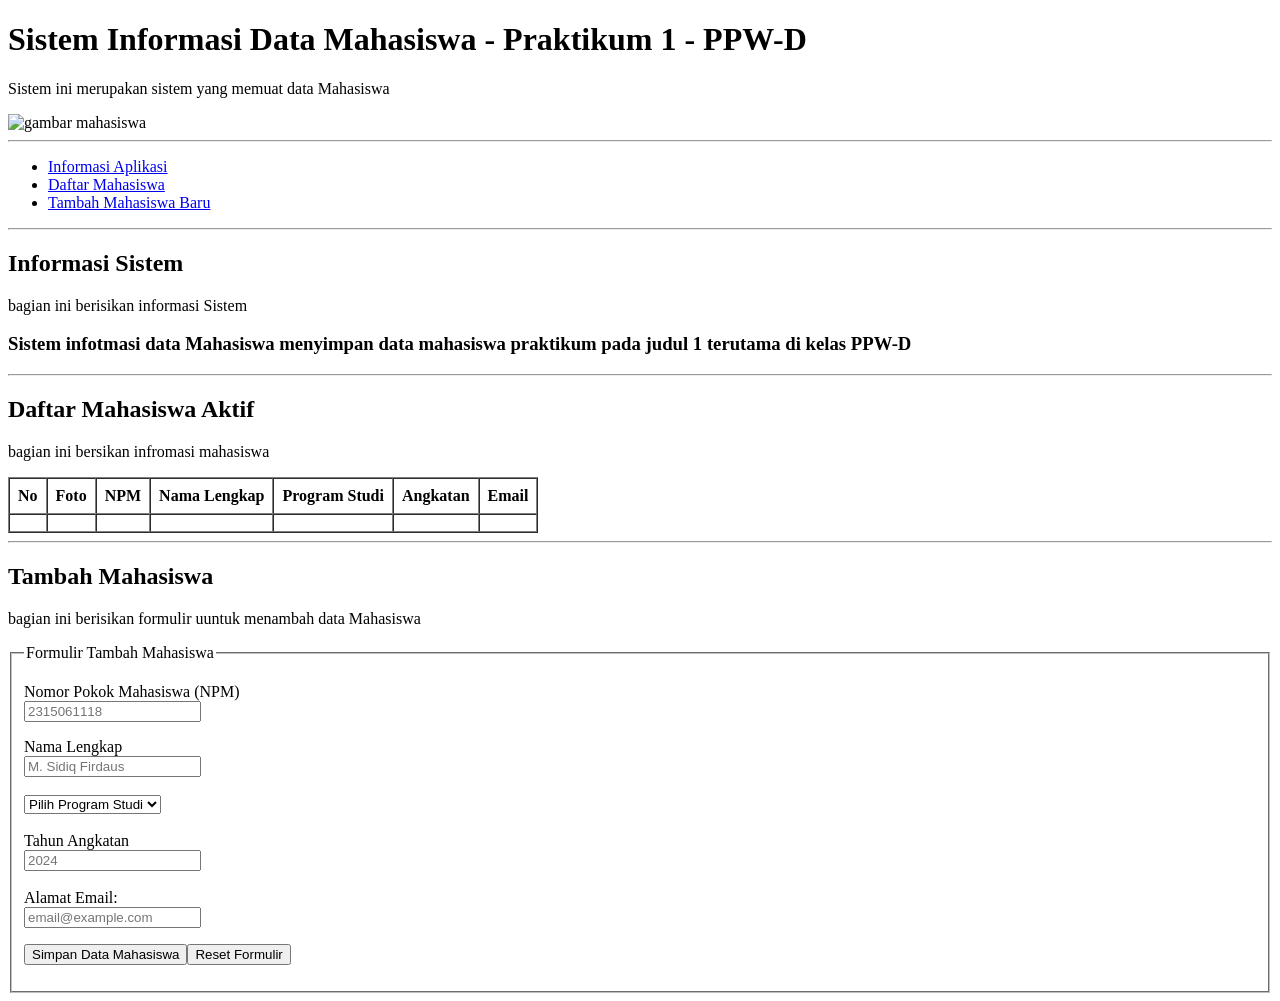
==== index.html @ 44544c55 "first commit" ====
<!doctype html>
<html lang="en">
  <head>
    <meta charset="UTF-8" />
    <meta name="viewport" content="width=device-width, initial-scale=1.0" />
    <title>Document</title>
  </head>
  <body>
    <header>
      <h1>Sistem Informasi Data Mahasiswa - Praktikum 1 - PPW-D</h1>
      <p>Sistem ini merupakan sistem yang memuat data Mahasiswa</p>
      <img
        src="https://media.istockphoto.com/id/1409722748/id/foto/siswa-mengangkat-tangan-saat-guru-mengajukan-pertanyaan-kepada-mereka-di-kelas.jpg?s=612x612&w=0&k=20&c=NG9G_ZFInCt3CrYqhQ-GQ4PU621IxCukk80_qFIzftY="
        alt="gambar mahasiswa"
        height="120"
        width="202"
      />
    </header>
    <hr />
    <nav>
      <ul>
        <li>
          <a href="#informasi">Informasi Aplikasi</a>
        </li>
        <li>
          <a href="#daftar-mahasiswa">Daftar Mahasiswa</a>
        </li>
        <li>
          <a href="#form-tambah">Tambah Mahasiswa Baru</a>
        </li>
      </ul>
    </nav>
    <hr />
    <main>
      <section id="Informasi">
        <h2>Informasi Sistem</h2>
        <p>bagian ini berisikan informasi Sistem</p>
        <article>
          <h3>
            Sistem infotmasi data Mahasiswa menyimpan data mahasiswa praktikum
            pada judul 1 terutama di kelas PPW-D
          </h3>
        </article>
      </section>
      <hr />
      <section id="daftar-mahasiswa">
        <h2>Daftar Mahasiswa Aktif</h2>
        <p>bagian ini bersikan infromasi mahasiswa</p>
        <table border="1" cellpadding="8" cellspacing="0">
          <thead>
            <tr>
              <th>No</th>
              <th>Foto</th>
              <th>NPM</th>
              <th>Nama Lengkap</th>
              <th>Program Studi</th>
              <th>Angkatan</th>
              <th>Email</th>
            </tr>
          </thead>
          <tbody>
            <tr>
              <td></td>
              <td></td>
              <td></td>
              <td></td>
              <td></td>
              <td></td>
              <td></td>
            </tr>
          </tbody>
        </table>
      </section>
      <hr />
      <section id="form-tambah">
        <h2>Tambah Mahasiswa</h2>
        <p>bagian ini berisikan formulir uuntuk menambah data Mahasiswa</p>
        <form action="#" method="POST">
          <fieldset>
            <legend>Formulir Tambah Mahasiswa</legend>
            <p>
              <label for="npm">Nomor Pokok Mahasiswa (NPM)</label>
              <br />
              <input
                type="text"
                id="npm"
                name="npm"
                placeholder="2315061118"
                required
                pattern="[0-9]{8,12}"
                title="NPM harus berupa angka 8-12 digit"
              />
              <br />
              <small></small>
            </p>
            <p>
              <label for="nama">Nama Lengkap</label>
              <br />
              <input
                type="text"
                id="nama"
                name="nama"
                placeholder="M. Sidiq Firdaus"
                required
                minlength="3"
                maxlength="100"
              />
              <br />
              <small></small>
              <label for=program_studi></label><br>
              <select id="program_studi" name="program_studi" required>
                <option value="" >Pilih Program Studi</option>
                 <option value="Teknik Informatika" > Teknik Informatika.</option>
                
              </select>
               <br />
              <small></small>
              <br />
 <label for="Angkatan">Tahun Angkatan</label>
              <br />
              <input
                type="number"
                id="angkatan"
                name="angkatan"
                placeholder="2024"
                required
                minlength="2018"
                maxlength="2026"
              />
              <br />
              <small></small>
              <br />
              <label for="Email">Alamat Email:</label>
              <br />
              <input
                type="email"
                id="email"
                name="email"
                placeholder="email@example.com"
                required
              />
              <br />
              <small></small>
            </p>
            <p></p>
            <p></p>
            <p></p>
            <p>
              <button type="submit">Simpan Data Mahasiswa</button
              ><button type="reset">Reset Formulir</button>
            </p>
          </fieldset>
        </form>
      </section>
    </main>
  </body>
</html>
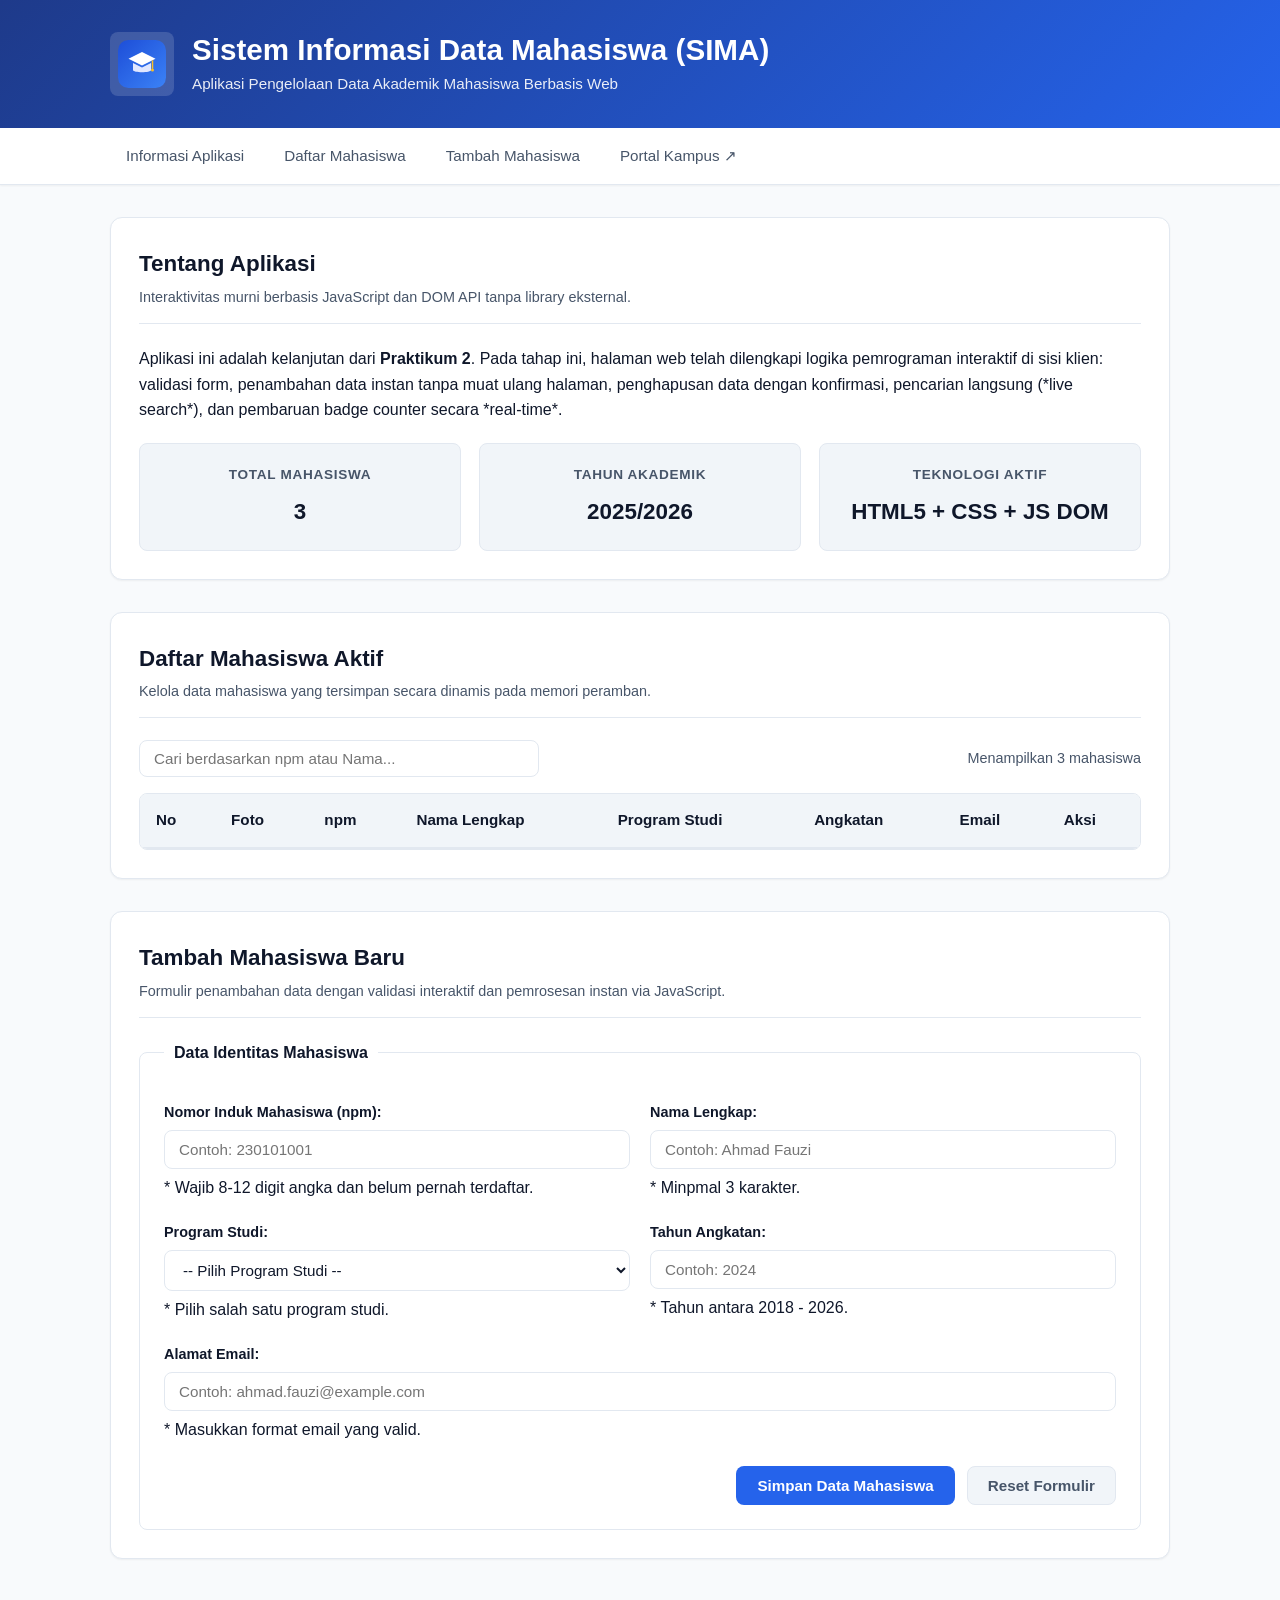
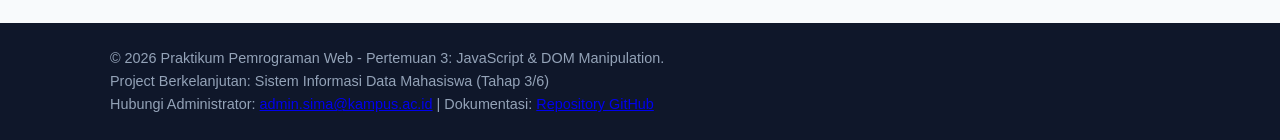
==== commit f5c47e87: "hapus file sebelumnya" ====
--- a/index.html
+++ b/index.html
@@ -1,157 +1,212 @@
-<!doctype html>
-<html lang="en">
-  <head>
-    <meta charset="UTF-8" />
-    <meta name="viewport" content="width=device-width, initial-scale=1.0" />
-    <title>Document</title>
-  </head>
-  <body>
-    <header>
-      <h1>Sistem Informasi Data Mahasiswa - Praktikum 1 - PPW-D</h1>
-      <p>Sistem ini merupakan sistem yang memuat data Mahasiswa</p>
-      <img
-        src="https://media.istockphoto.com/id/1409722748/id/foto/siswa-mengangkat-tangan-saat-guru-mengajukan-pertanyaan-kepada-mereka-di-kelas.jpg?s=612x612&w=0&k=20&c=NG9G_ZFInCt3CrYqhQ-GQ4PU621IxCukk80_qFIzftY="
-        alt="gambar mahasiswa"
-        height="120"
-        width="202"
-      />
+<!DOCTYPE html>
+<html lang="id">
+<head>
+    <meta charset="UTF-8">
+    <meta name="viewport" content="width=device-width, initial-scale=1.0">
+    <title>Sistem Informasi Data Mahasiswa - Praktikum 3</title>
+    <link rel="stylesheet" href="style.css">
+</head>
+<body>
+
+    <!-- 1. Header Aplikasi -->
+    <header class="site-header">
+        <div class="container header-brand">
+            <a href="index.html" class="brand-logo" title="Beranda SIMA">
+                <img src="img/logo-sima.svg" alt="Logo Resmi SIMA Kampus" width="48" height="48">
+            </a>
+            <div>
+                <h1>Sistem Informasi Data Mahasiswa (SIMA)</h1>
+                <p>Aplikasi Pengelolaan Data Akademik Mahasiswa Berbasis Web</p>
+            </div>
+        </div>
     </header>
-    <hr />
-    <nav>
-      <ul>
-        <li>
-          <a href="#informasi">Informasi Aplikasi</a>
-        </li>
-        <li>
-          <a href="#daftar-mahasiswa">Daftar Mahasiswa</a>
-        </li>
-        <li>
-          <a href="#form-tambah">Tambah Mahasiswa Baru</a>
-        </li>
-      </ul>
+
+    <!-- 2. Navigation Bar Sticky -->
+    <nav class="site-nav">
+        <div class="container">
+            <ul>
+                <li><a href="#informasi">Informasi Aplikasi</a></li>
+                <li><a href="#daftar-mahasiswa">Daftar Mahasiswa</a></li>
+                <li><a href="#form-tambah">Tambah Mahasiswa</a></li>
+                <li><a href="https://kampus.ac.id" target="_blank" rel="noopener noreferrer">Portal Kampus &UpperRightArrow;</a></li>
+            </ul>
+        </div>
     </nav>
-    <hr />
+
+    <!-- Konten Utama Halaman -->
     <main>
-      <section id="Informasi">
-        <h2>Informasi Sistem</h2>
-        <p>bagian ini berisikan informasi Sistem</p>
-        <article>
-          <h3>
-            Sistem infotmasi data Mahasiswa menyimpan data mahasiswa praktikum
-            pada judul 1 terutama di kelas PPW-D
-          </h3>
-        </article>
-      </section>
-      <hr />
-      <section id="daftar-mahasiswa">
-        <h2>Daftar Mahasiswa Aktif</h2>
-        <p>bagian ini bersikan infromasi mahasiswa</p>
-        <table border="1" cellpadding="8" cellspacing="0">
-          <thead>
-            <tr>
-              <th>No</th>
-              <th>Foto</th>
-              <th>NPM</th>
-              <th>Nama Lengkap</th>
-              <th>Program Studi</th>
-              <th>Angkatan</th>
-              <th>Email</th>
-            </tr>
-          </thead>
-          <tbody>
-            <tr>
-              <td></td>
-              <td></td>
-              <td></td>
-              <td></td>
-              <td></td>
-              <td></td>
-              <td></td>
-            </tr>
-          </tbody>
-        </table>
-      </section>
-      <hr />
-      <section id="form-tambah">
-        <h2>Tambah Mahasiswa</h2>
-        <p>bagian ini berisikan formulir uuntuk menambah data Mahasiswa</p>
-        <form action="#" method="POST">
-          <fieldset>
-            <legend>Formulir Tambah Mahasiswa</legend>
+        <div class="container">
+
+            <!-- Kotak Notifikasi Alert Dinamis (dikontrol oleh JS) -->
+            <div id="alert-box" class="alert-box" role="alert"></div>
+
+            <!-- 3. Section Informasi Aplikasi -->
+            <section id="informasi" class="content-section">
+                <div class="section-header">
+                    <h2>Tentang Aplikasi</h2>
+                    <p>Interaktivitas murni berbasis JavaScript dan DOM API tanpa library eksternal.</p>
+                </div>
+                <p>
+                    Aplikasi ini adalah kelanjutan dari <strong>Praktikum 2</strong>. Pada tahap ini, 
+                    halaman web telah dilengkapi logika pemrograman interaktif di sisi klien: validasi form, 
+                    penambahan data instan tanpa muat ulang halaman, penghapusan data dengan konfirmasi, 
+                    pencarian langsung (*live search*), dan pembaruan badge counter secara *real-time*.
+                </p>
+
+                <div class="info-grid">
+                    <article class="info-card">
+                        <h3>Total Mahasiswa</h3>
+                        <p id="total-mahasiswa-badge" class="counter-highlight">3</p>
+                    </article>
+                    <article class="info-card">
+                        <h3>Tahun Akademik</h3>
+                        <p>2025/2026</p>
+                    </article>
+                    <article class="info-card">
+                        <h3>Teknologi Aktif</h3>
+                        <p>HTML5 + CSS + JS DOM</p>
+                    </article>
+                </div>
+            </section>
+
+            <!-- 4. Section Daftar Mahasiswa, Toolbar Pencarian & 5. Tabel Data -->
+            <section id="daftar-mahasiswa" class="content-section">
+                <div class="section-header">
+                    <h2>Daftar Mahasiswa Aktif</h2>
+                    <p>Kelola data mahasiswa yang tersimpan secara dinamis pada memori peramban.</p>
+                </div>
+
+                <!-- Toolbar Pencarian dan Ringkasan Jumlah -->
+                <div class="table-toolbar">
+                    <div class="search-box">
+                        <input 
+                            type="search" 
+                            id="input-search" 
+                            class="search-input" 
+                            placeholder="Cari berdasarkan npm atau Nama...">
+                    </div>
+                    <div id="total-mahasiswa-info" class="status-summary">
+                        Menampilkan 3 mahasiswa
+                    </div>
+                </div>
+
+                <!-- Tabel Data Responsif -->
+                <div class="table-responsive">
+                    <table class="data-table">
+                        <thead>
+                            <tr>
+                                <th>No</th>
+                                <th>Foto</th>
+                                <th>npm</th>
+                                <th>Nama Lengkap</th>
+                                <th>Program Studi</th>
+                                <th>Angkatan</th>
+                                <th>Email</th>
+                                <th>Aksi</th>
+                            </tr>
+                        </thead>
+                        <tbody id="tabel-body-mahasiswa">
+                            <!-- Baris tabel akan di-generate secara dinamis oleh app.js -->
+                        </tbody>
+                    </table>
+                </div>
+            </section>
+
+            <!-- 6. Section Form Tambah Mahasiswa dengan Validasi JS -->
+            <section id="form-tambah" class="content-section">
+                <div class="section-header">
+                    <h2>Tambah Mahasiswa Baru</h2>
+                    <p>Formulir penambahan data dengan validasi interaktif dan pemrosesan instan via JavaScript.</p>
+                </div>
+
+                <form id="form-tambah-mahasiswa" class="app-form" novalidate>
+                    <fieldset>
+                        <legend>Data Identitas Mahasiswa</legend>
+
+                        <div class="form-grid">
+                            <div class="form-group">
+                                <label for="npm" class="form-label">Nomor Induk Mahasiswa (npm):</label>
+                                <input 
+                                    type="text" 
+                                    id="npm" 
+                                    name="npm" 
+                                    class="form-input" 
+                                    placeholder="Contoh: 230101001">
+                                <span class="form-help">* Wajib 8-12 digit angka dan belum pernah terdaftar.</span>
+                            </div>
+
+                            <div class="form-group">
+                                <label for="nama" class="form-label">Nama Lengkap:</label>
+                                <input 
+                                    type="text" 
+                                    id="nama" 
+                                    name="nama" 
+                                    class="form-input" 
+                                    placeholder="Contoh: Ahmad Fauzi">
+                                <span class="form-help">* Minpmal 3 karakter.</span>
+                            </div>
+
+                            <div class="form-group">
+                                <label for="program_studi" class="form-label">Program Studi:</label>
+                                <select id="program_studi" name="program_studi" class="form-select">
+                                    <option value="">-- Pilih Program Studi --</option>
+                                    <option value="Teknik Informatika">Teknik Informatika</option>
+                                    <option value="Sistem Informasi">Sistem Informasi</option>
+                                    <option value="Teknologi Informasi">Teknologi Informasi</option>
+                                    <option value="Rekayasa Perangkat Lunak">Rekayasa Perangkat Lunak</option>
+                                </select>
+                                <span class="form-help">* Pilih salah satu program studi.</span>
+                            </div>
+
+                            <div class="form-group">
+                                <label for="angkatan" class="form-label">Tahun Angkatan:</label>
+                                <input 
+                                    type="number" 
+                                    id="angkatan" 
+                                    name="angkatan" 
+                                    class="form-input" 
+                                    placeholder="Contoh: 2024">
+                                <span class="form-help">* Tahun antara 2018 - 2026.</span>
+                            </div>
+
+                            <div class="form-group full-width">
+                                <label for="email" class="form-label">Alamat Email:</label>
+                                <input 
+                                    type="email" 
+                                    id="email" 
+                                    name="email" 
+                                    class="form-input" 
+                                    placeholder="Contoh: ahmad.fauzi@example.com">
+                                <span class="form-help">* Masukkan format email yang valid.</span>
+                            </div>
+                        </div>
+
+                        <div class="form-actions">
+                            <button type="submit" class="btn btn-primary">Simpan Data Mahasiswa</button>
+                            <button type="reset" class="btn btn-secondary">Reset Formulir</button>
+                        </div>
+                    </fieldset>
+                </form>
+            </section>
+
+        </div>
+    </main>
+
+    <!-- 7. Footer -->
+    <footer class="site-footer">
+        <div class="container">
+            <p>&copy; 2026 Praktikum Pemrograman Web - Pertemuan 3: JavaScript & DOM Manipulation.</p>
+            <p>Project Berkelanjutan: Sistem Informasi Data Mahasiswa (Tahap 3/6)</p>
             <p>
-              <label for="npm">Nomor Pokok Mahasiswa (NPM)</label>
-              <br />
-              <input
-                type="text"
-                id="npm"
-                name="npm"
-                placeholder="2315061118"
-                required
-                pattern="[0-9]{8,12}"
-                title="NPM harus berupa angka 8-12 digit"
-              />
-              <br />
-              <small></small>
+                Hubungi Administrator: <a href="mailto:admin.sima@kampus.ac.id">admin.sima@kampus.ac.id</a> | 
+                Dokumentasi: <a href="https://github.com" target="_blank" rel="noopener noreferrer">Repository GitHub</a>
             </p>
-            <p>
-              <label for="nama">Nama Lengkap</label>
-              <br />
-              <input
-                type="text"
-                id="nama"
-                name="nama"
-                placeholder="M. Sidiq Firdaus"
-                required
-                minlength="3"
-                maxlength="100"
-              />
-              <br />
-              <small></small>
-              <label for=program_studi></label><br>
-              <select id="program_studi" name="program_studi" required>
-                <option value="" >Pilih Program Studi</option>
-                 <option value="Teknik Informatika" > Teknik Informatika.</option>
-                
-              </select>
-               <br />
-              <small></small>
-              <br />
- <label for="Angkatan">Tahun Angkatan</label>
-              <br />
-              <input
-                type="number"
-                id="angkatan"
-                name="angkatan"
-                placeholder="2024"
-                required
-                minlength="2018"
-                maxlength="2026"
-              />
-              <br />
-              <small></small>
-              <br />
-              <label for="Email">Alamat Email:</label>
-              <br />
-              <input
-                type="email"
-                id="email"
-                name="email"
-                placeholder="email@example.com"
-                required
-              />
-              <br />
-              <small></small>
-            </p>
-            <p></p>
-            <p></p>
-            <p></p>
-            <p>
-              <button type="submit">Simpan Data Mahasiswa</button
-              ><button type="reset">Reset Formulir</button>
-            </p>
-          </fieldset>
-        </form>
-      </section>
-    </main>
-  </body>
-</html>+        </div>
+    </footer>
+
+    <!-- Tambahkan Script JavaScript Eksternal -->
+    <script src="app.js"></script>
+</body>
+</html>
+
+
--- a/style.css
+++ b/style.css
@@ -0,0 +1,518 @@
+/* ==========================================================================
+   Praktikum 3: Implementasi Interaktivitas Web Menggunakan JavaScript dan DOM
+   Project: Sistem Informasi Data Mahasiswa (SIMA)
+   Mewarisi & Memperluas Praktikum 2 (Native CSS)
+   ========================================================================== */
+
+/* 1. CSS Variables */
+:root {
+    --primary-color: #2563eb;
+    --primary-hover: #1d4ed8;
+    --primary-light: #eff6ff;
+    --secondary-color: #64748b;
+    --secondary-hover: #475569;
+    --success-color: #10b981;
+    --success-light: #ecfdf5;
+    --danger-color: #ef4444;
+    --danger-hover: #dc2626;
+    --danger-light: #fef2f2;
+    --warning-color: #f59e0b;
+    
+    --bg-page: #f8fafc;
+    --bg-surface: #ffffff;
+    --bg-surface-alt: #f1f5f9;
+    
+    --text-primary: #0f172a;
+    --text-secondary: #475569;
+    --text-muted: #94a3b8;
+    --text-inverse: #ffffff;
+    
+    --border-color: #e2e8f0;
+    --border-radius-sm: 4px;
+    --border-radius-md: 8px;
+    --border-radius-lg: 12px;
+    
+    --shadow-sm: 0 1px 2px 0 rgba(0, 0, 0, 0.05);
+    --shadow-md: 0 4px 6px -1px rgba(0, 0, 0, 0.1), 0 2px 4px -2px rgba(0, 0, 0, 0.1);
+    
+    --font-main: -apple-system, BlinkMacSystemFont, "Segoe UI", Roboto, Oxygen, Ubuntu, Cantarell, "Helvetica Neue", sans-serif;
+    --line-height-normal: 1.6;
+}
+
+/* 2. Reset & Base Styles */
+*, *::before, *::after {
+    box-sizing: border-box;
+    margin: 0;
+    padding: 0;
+}
+
+html {
+    scroll-behavior: smooth;
+}
+
+body {
+    font-family: var(--font-main);
+    line-height: var(--line-height-normal);
+    color: var(--text-primary);
+    background-color: var(--bg-page);
+    min-height: 100vh;
+    display: flex;
+    flex-direction: column;
+}
+
+.container {
+    width: 100%;
+    max-width: 1100px;
+    margin-left: auto;
+    margin-right: auto;
+    padding-left: 20px;
+    padding-right: 20px;
+}
+
+/* 3. Header */
+.site-header {
+    background: linear-gradient(135deg, #1e3a8a 0%, #2563eb 100%);
+    color: var(--text-inverse);
+    padding: 32px 0;
+    box-shadow: var(--shadow-md);
+}
+
+.header-brand {
+    display: flex;
+    align-items: center;
+    gap: 18px;
+}
+
+.brand-logo {
+    display: flex;
+    align-items: center;
+    justify-content: center;
+    background-color: rgba(255, 255, 255, 0.15);
+    padding: 8px;
+    border-radius: var(--border-radius-md);
+    transition: transform 0.2s ease, background-color 0.2s ease;
+}
+
+.brand-logo:hover {
+    transform: scale(1.05);
+    background-color: rgba(255, 255, 255, 0.25);
+}
+
+.header-brand h1 {
+    font-size: 1.85rem;
+    font-weight: 700;
+    line-height: 1.2;
+    margin-bottom: 4px;
+}
+
+.header-brand p {
+    font-size: 0.95rem;
+    opacity: 0.9;
+}
+
+/* 4. Navigation Bar */
+.site-nav {
+    background-color: var(--bg-surface);
+    border-bottom: 1px solid var(--border-color);
+    position: sticky;
+    top: 0;
+    z-index: 100;
+    box-shadow: var(--shadow-sm);
+}
+
+.site-nav ul {
+    list-style: none;
+    display: flex;
+    gap: 8px;
+    overflow-x: auto;
+    padding: 6px 0;
+}
+
+.site-nav a {
+    display: block;
+    padding: 10px 16px;
+    color: var(--text-secondary);
+    text-decoration: none;
+    font-weight: 500;
+    font-size: 0.95rem;
+    border-radius: var(--border-radius-sm);
+    transition: all 0.2s ease;
+    white-space: nowrap;
+}
+
+.site-nav a:hover {
+    color: var(--primary-color);
+    background-color: var(--primary-light);
+}
+
+/* 5. Main Content & Sections */
+main {
+    flex: 1;
+    padding: 32px 0;
+}
+
+.content-section {
+    background-color: var(--bg-surface);
+    border: 1px solid var(--border-color);
+    border-radius: var(--border-radius-lg);
+    padding: 28px;
+    margin-bottom: 32px;
+    box-shadow: var(--shadow-sm);
+}
+
+.section-header {
+    border-bottom: 1px solid var(--border-color);
+    padding-bottom: 14px;
+    margin-bottom: 22px;
+}
+
+.section-header h2 {
+    font-size: 1.4rem;
+    color: var(--text-primary);
+    font-weight: 700;
+}
+
+.section-header p {
+    font-size: 0.9rem;
+    color: var(--text-secondary);
+    margin-top: 4px;
+}
+
+/* Info Grid */
+.info-grid {
+    display: grid;
+    grid-template-columns: repeat(auto-fit, minmax(220px, 1fr));
+    gap: 18px;
+    margin-top: 20px;
+}
+
+.info-card {
+    background-color: var(--bg-surface-alt);
+    border: 1px solid var(--border-color);
+    border-radius: var(--border-radius-md);
+    padding: 20px;
+    text-align: center;
+}
+
+.info-card h3 {
+    font-size: 0.85rem;
+    text-transform: uppercase;
+    letter-spacing: 0.05em;
+    color: var(--text-secondary);
+    margin-bottom: 8px;
+}
+
+.info-card p {
+    font-size: 1.4rem;
+    font-weight: 700;
+    color: var(--text-primary);
+}
+
+.counter-highlight {
+    color: var(--primary-color);
+}
+
+/* 6. Alert Notification Box (Dinamis dari JS) */
+.alert-box {
+    padding: 14px 18px;
+    border-radius: var(--border-radius-md);
+    margin-bottom: 20px;
+    font-size: 0.95rem;
+    font-weight: 500;
+    display: none;
+    animation: fadeIn 0.3s ease;
+}
+
+.alert-box.show {
+    display: block;
+}
+
+.alert-success {
+    background-color: var(--success-light);
+    color: #065f46;
+    border: 1px solid #a7f3d0;
+}
+
+.alert-danger {
+    background-color: var(--danger-light);
+    color: #991b1b;
+    border: 1px solid #fecaca;
+}
+
+.alert-info {
+    background-color: var(--primary-light);
+    color: #1e40af;
+    border: 1px solid #bfdbfe;
+}
+
+@keyframes fadeIn {
+    from { opacity: 0; transform: translateY(-6px); }
+    to { opacity: 1; transform: translateY(0); }
+}
+
+/* 7. Search Bar Container */
+.table-toolbar {
+    display: flex;
+    justify-content: space-between;
+    align-items: center;
+    flex-wrap: wrap;
+    gap: 12px;
+    margin-bottom: 16px;
+}
+
+.search-box {
+    position: relative;
+    flex: 1;
+    max-width: 400px;
+}
+
+.search-input {
+    width: 100%;
+    padding: 9px 14px;
+    font-size: 0.95rem;
+    border: 1.5px solid var(--border-color);
+    border-radius: var(--border-radius-md);
+    outline: none;
+    transition: all 0.2s;
+}
+
+.search-input:focus {
+    border-color: var(--primary-color);
+    box-shadow: 0 0 0 3px rgba(37, 99, 235, 0.15);
+}
+
+.status-summary {
+    font-size: 0.9rem;
+    color: var(--text-secondary);
+    font-weight: 500;
+}
+
+/* 8. Data Table */
+.table-responsive {
+    width: 100%;
+    overflow-x: auto;
+    border-radius: var(--border-radius-md);
+    border: 1px solid var(--border-color);
+}
+
+.data-table {
+    width: 100%;
+    border-collapse: collapse;
+    font-size: 0.95rem;
+    text-align: left;
+}
+
+.data-table thead {
+    background-color: var(--bg-surface-alt);
+    border-bottom: 2px solid var(--border-color);
+}
+
+.data-table th {
+    padding: 14px 16px;
+    font-weight: 600;
+    color: var(--text-primary);
+    white-space: nowrap;
+}
+
+.data-table td {
+    padding: 14px 16px;
+    border-bottom: 1px solid var(--border-color);
+    color: var(--text-secondary);
+    vertical-align: middle;
+}
+
+.data-table tbody tr:hover {
+    background-color: #f8fafc;
+}
+
+.avatar-img {
+    width: 36px;
+    height: 36px;
+    border-radius: 50%;
+    object-fit: cover;
+    display: block;
+}
+
+.badge {
+    display: inline-block;
+    padding: 4px 10px;
+    font-size: 0.8rem;
+    font-weight: 600;
+    border-radius: 9999px;
+    background-color: var(--primary-light);
+    color: var(--primary-color);
+}
+
+.link-email {
+    color: var(--primary-color);
+    text-decoration: none;
+}
+
+.link-email:hover {
+    text-decoration: underline;
+}
+
+.empty-row {
+    text-align: center;
+    padding: 32px !important;
+    color: var(--text-muted);
+    font-style: italic;
+}
+
+/* 9. Form Styles */
+.app-form fieldset {
+    border: 1px solid var(--border-color);
+    border-radius: var(--border-radius-md);
+    padding: 24px;
+}
+
+.app-form legend {
+    font-size: 1rem;
+    font-weight: 600;
+    color: var(--text-primary);
+    padding: 0 10px;
+}
+
+.form-grid {
+    display: grid;
+    grid-template-columns: repeat(2, 1fr);
+    gap: 20px;
+    margin-top: 12px;
+}
+
+.form-group {
+    display: flex;
+    flex-direction: column;
+    gap: 6px;
+}
+
+.form-group.full-width {
+    grid-column: 1 / -1;
+}
+
+.form-group label {
+    font-size: 0.9rem;
+    font-weight: 600;
+    color: var(--text-primary);
+}
+
+.required {
+    color: var(--danger-color);
+}
+
+.form-group input,
+.form-group select {
+    padding: 10px 14px;
+    font-size: 0.95rem;
+    border: 1px solid var(--border-color);
+    border-radius: var(--border-radius-md);
+    background-color: var(--bg-surface);
+    color: var(--text-primary);
+    outline: none;
+    transition: all 0.2s ease;
+}
+
+.form-group input:focus,
+.form-group select:focus {
+    border-color: var(--primary-color);
+    box-shadow: 0 0 0 3px rgba(37, 99, 235, 0.15);
+}
+
+.form-actions {
+    display: flex;
+    justify-content: flex-end;
+    gap: 12px;
+    margin-top: 24px;
+}
+
+/* 10. Buttons */
+.btn {
+    display: inline-flex;
+    align-items: center;
+    justify-content: center;
+    padding: 10px 20px;
+    font-size: 0.95rem;
+    font-weight: 600;
+    border-radius: var(--border-radius-md);
+    border: 1px solid transparent;
+    cursor: pointer;
+    transition: all 0.2s ease;
+    text-decoration: none;
+}
+
+.btn-primary {
+    background-color: var(--primary-color);
+    color: var(--text-inverse);
+}
+
+.btn-primary:hover {
+    background-color: var(--primary-hover);
+}
+
+.btn-secondary {
+    background-color: var(--bg-surface-alt);
+    color: var(--text-secondary);
+    border-color: var(--border-color);
+}
+
+.btn-secondary:hover {
+    background-color: #e2e8f0;
+    color: var(--text-primary);
+}
+
+.btn-danger {
+    background-color: var(--danger-color);
+    color: var(--text-inverse);
+}
+
+.btn-danger:hover {
+    background-color: var(--danger-hover);
+}
+
+.btn-sm {
+    padding: 6px 12px;
+    font-size: 0.85rem;
+}
+
+/* 11. Footer */
+.site-footer {
+    background-color: #0f172a;
+    color: #94a3b8;
+    padding: 24px 0;
+    font-size: 0.9rem;
+    margin-top: auto;
+}
+
+.footer-content {
+    display: flex;
+    justify-content: space-between;
+    align-items: center;
+    flex-wrap: wrap;
+    gap: 12px;
+}
+
+/* 12. Media Queries */
+@media (max-width: 768px) {
+    .form-grid {
+        grid-template-columns: 1fr;
+    }
+    
+    .header-brand {
+        flex-direction: column;
+        text-align: center;
+    }
+    
+    .table-toolbar {
+        flex-direction: column;
+        align-items: stretch;
+    }
+    
+    .search-box {
+        max-width: 100%;
+    }
+    
+    .footer-content {
+        flex-direction: column;
+        text-align: center;
+    }
+}
